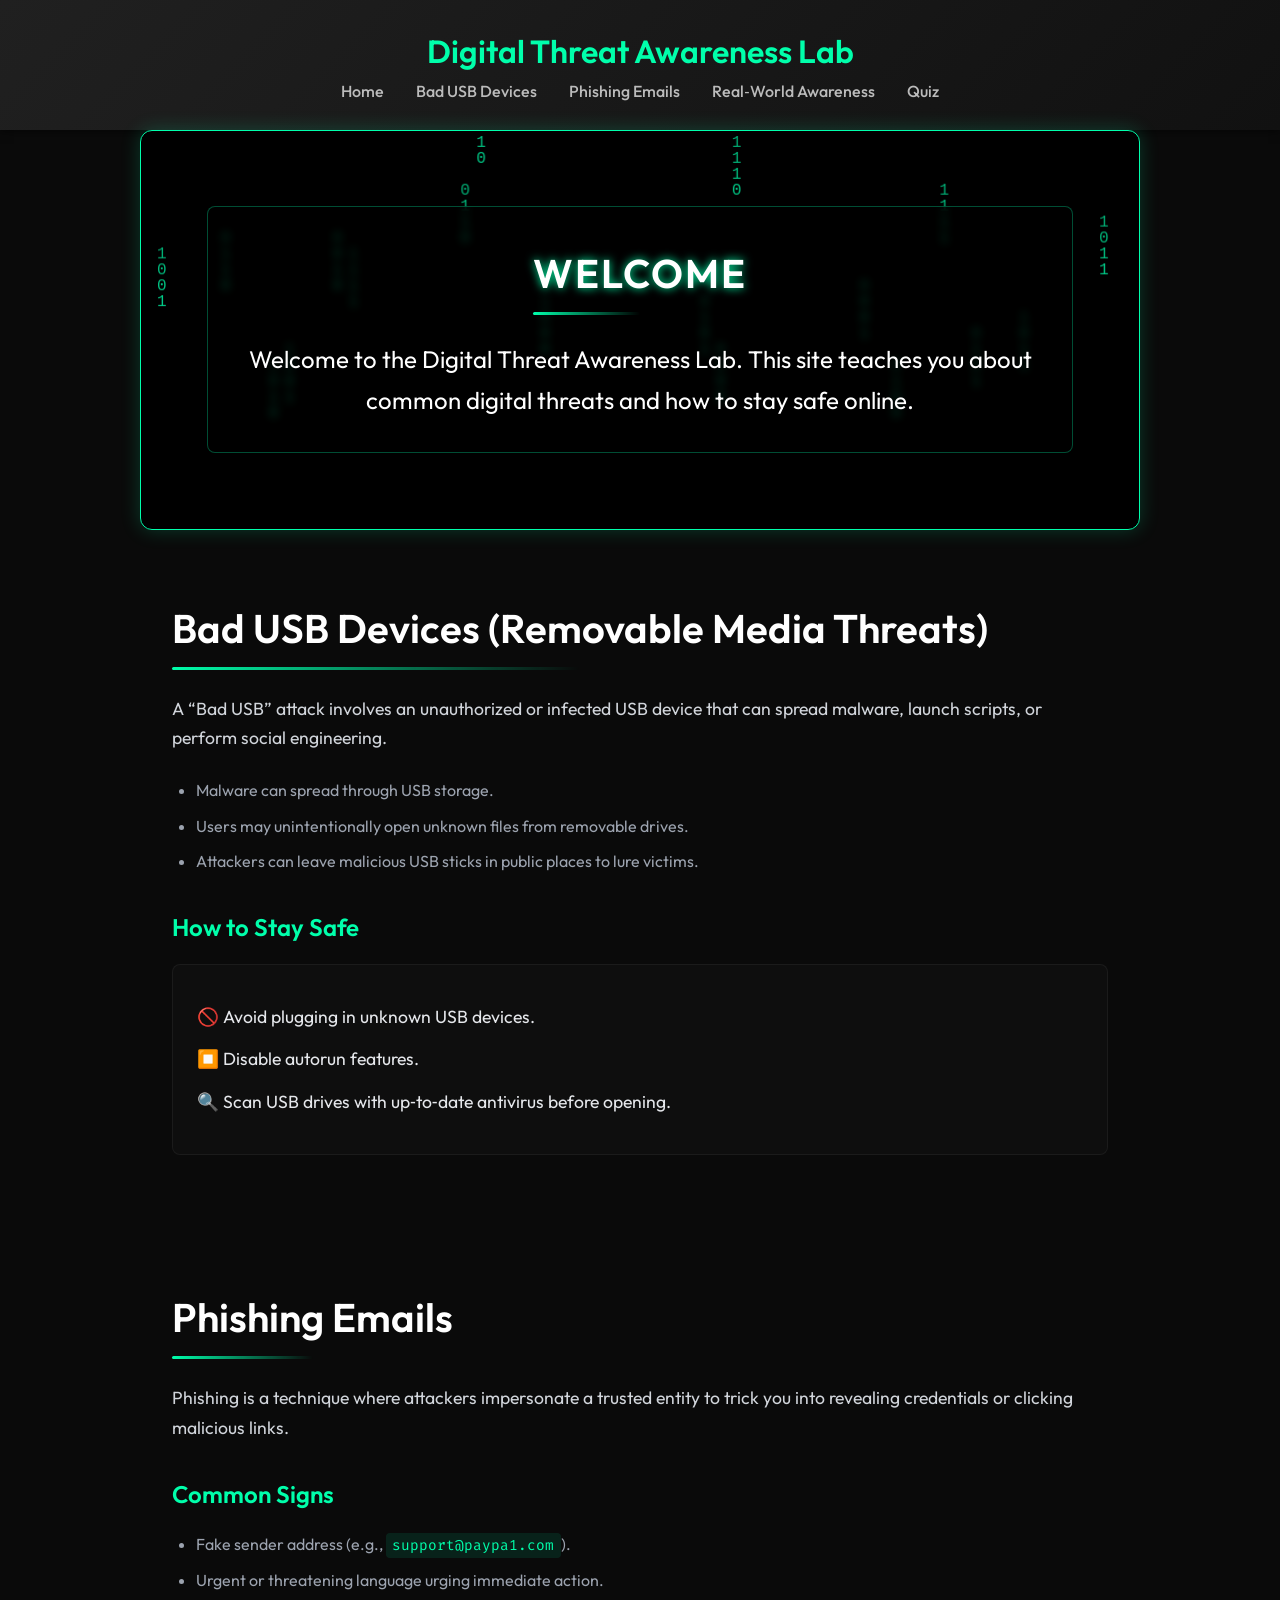
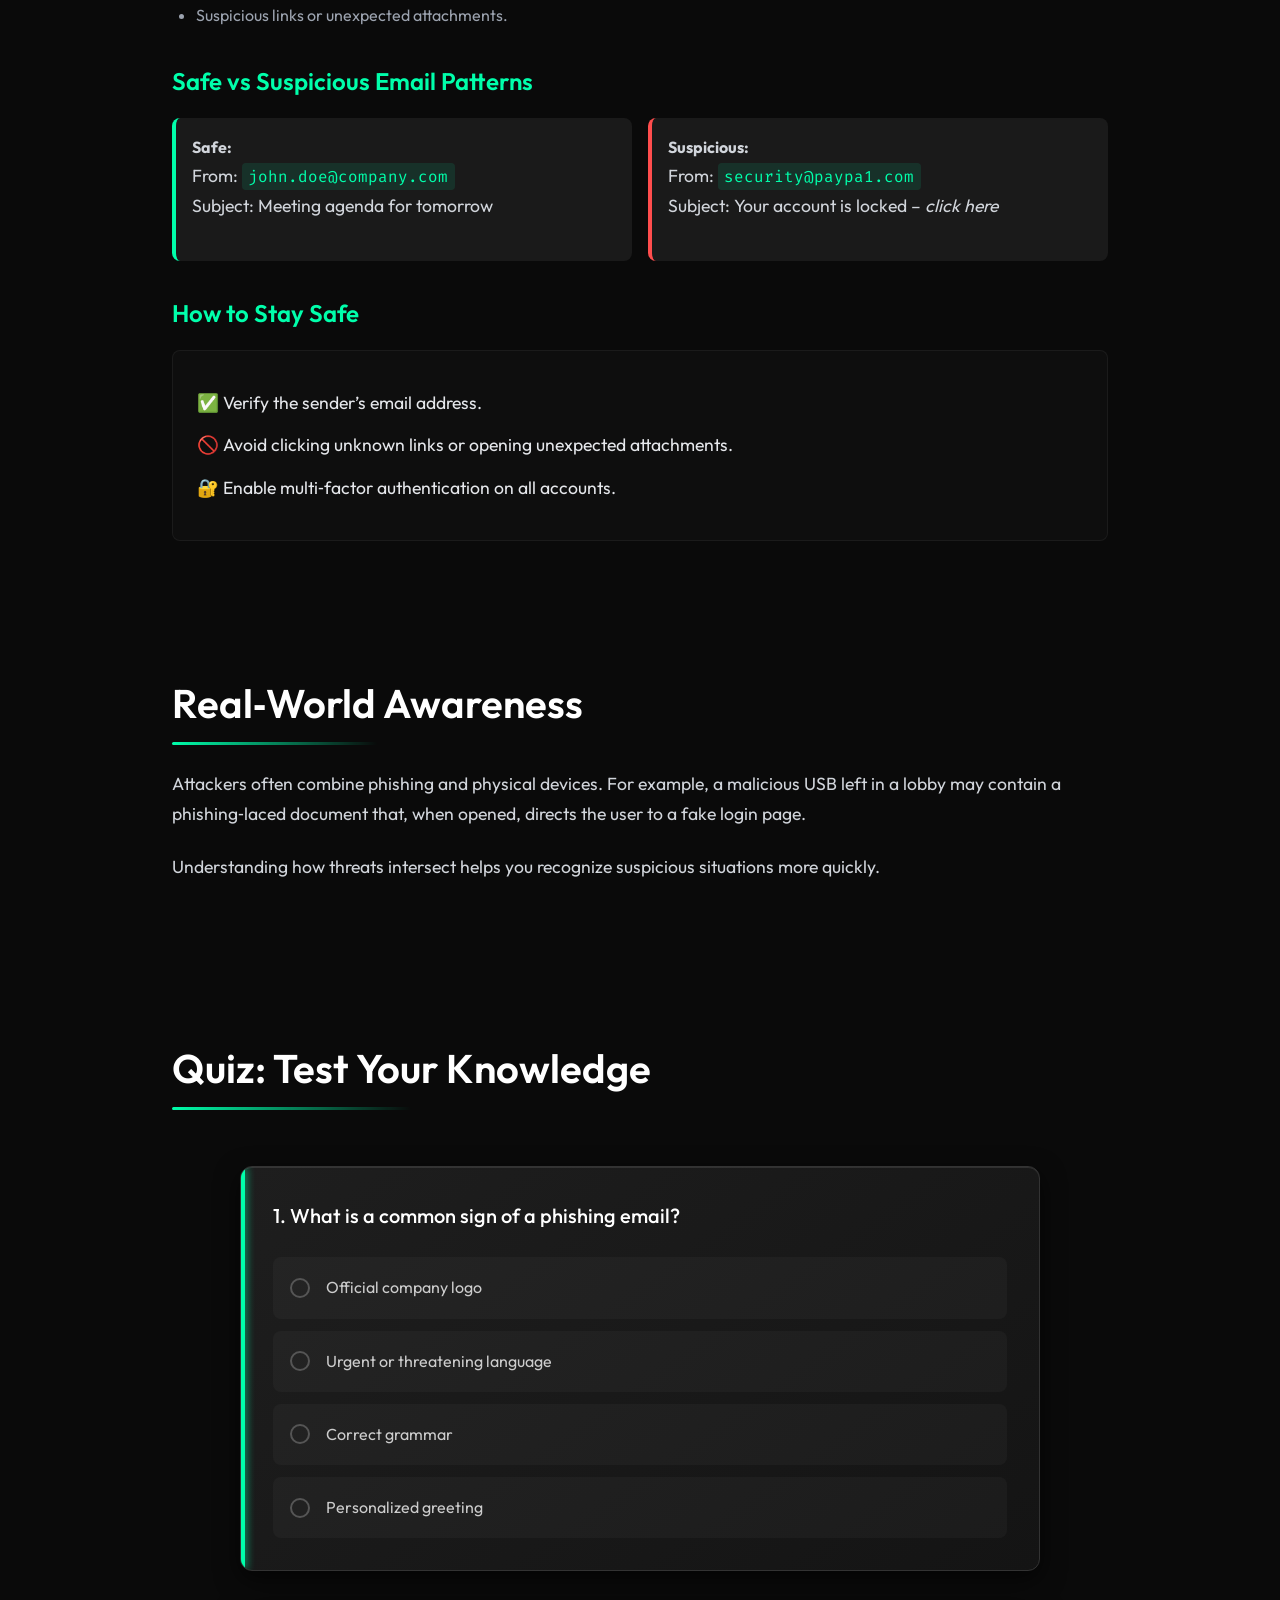
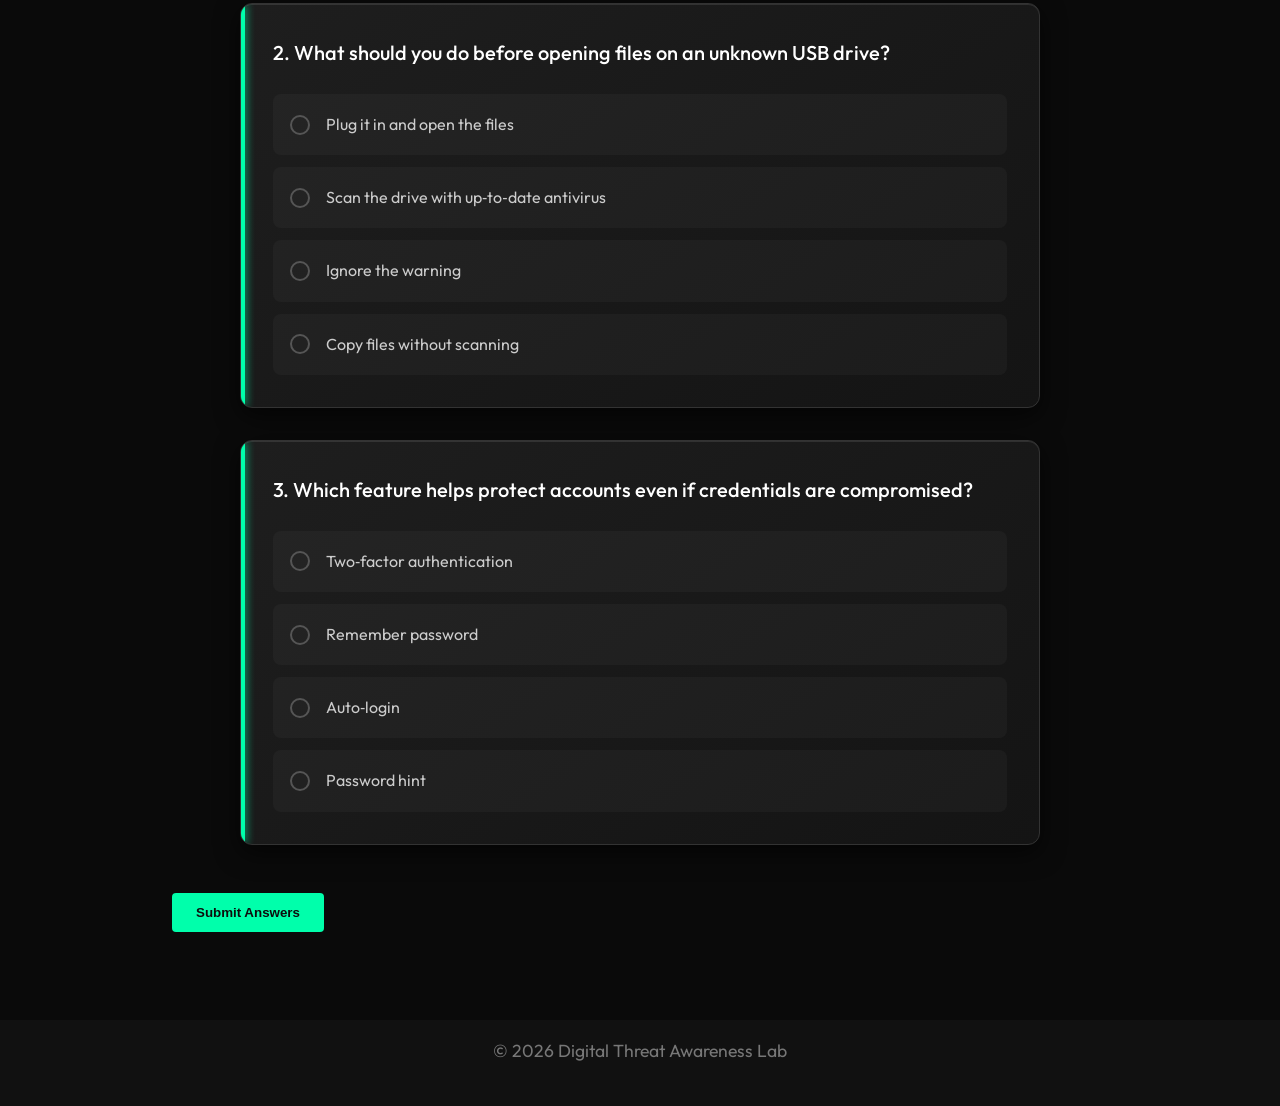
==== index.html @ 2293c43a "Add files via upload" ====
<!DOCTYPE html>
<html lang="en">
<head>
  <meta charset="UTF-8" />
  <meta name="viewport" content="width=device-width, initial-scale=1.0" />
  <title>Digital Threat Awareness Lab</title>
  <link rel="preconnect" href="https://fonts.googleapis.com">
  <link rel="preconnect" href="https://fonts.gstatic.com" crossorigin>
  <link href="https://fonts.googleapis.com/css2?family=Fira+Code:wght@400;500&family=Outfit:wght@300;400;600;700&display=swap" rel="stylesheet">
  <link rel="stylesheet" href="style.css" />
</head>
<body>
  <header class="header">
    <h1>Digital Threat Awareness Lab</h1>
    <nav class="nav">
      <ul>
        <li><a href="#home">Home</a></li>
        <li><a href="#bad-usb">Bad USB Devices</a></li>
        <li><a href="#phishing">Phishing Emails</a></li>
        <li><a href="#real-world">Real‑World Awareness</a></li>
        <li><a href="#quiz">Quiz</a></li>
      </ul>
    </nav>
  </header>

  <main>
    <section id="home" class="section hero-section">
      <canvas id="matrix-canvas"></canvas>
      <div class="hero-content">
        <h2 class="hero-title">Welcome</h2>
        <p class="hero-subtitle">Welcome to the Digital Threat Awareness Lab. This site teaches you about common digital threats and how to stay safe online.</p>
      </div>
    </section>

    <section id="bad-usb" class="section">
      <h2>Bad USB Devices (Removable Media Threats)</h2>
      <p>A “Bad USB” attack involves an unauthorized or infected USB device that can spread malware, launch scripts, or perform social engineering.</p>
      <ul>
        <li>Malware can spread through USB storage.</li>
        <li>Users may unintentionally open unknown files from removable drives.</li>
        <li>Attackers can leave malicious USB sticks in public places to lure victims.</li>
      </ul>
      <h3>How to Stay Safe</h3>
      <ul class="safe-list">
        <li>🚫 Avoid plugging in unknown USB devices.</li>
        <li>⏹️ Disable autorun features.</li>
        <li>🔍 Scan USB drives with up‑to‑date antivirus before opening.</li>
      </ul>
    </section>

    <section id="phishing" class="section">
      <h2>Phishing Emails</h2>
      <p>Phishing is a technique where attackers impersonate a trusted entity to trick you into revealing credentials or clicking malicious links.</p>
      <h3>Common Signs</h3>
      <ul>
        <li>Fake sender address (e.g., <code>support@paypa1.com</code>).</li>
        <li>Urgent or threatening language urging immediate action.</li>
        <li>Suspicious links or unexpected attachments.</li>
      </ul>
      <h3>Safe vs Suspicious Email Patterns</h3>
      <div class="example-grid">
        <div class="example safe">
          <strong>Safe:</strong>
          <p>From: <code>john.doe@company.com</code><br/>Subject: Meeting agenda for tomorrow</p>
        </div>
        <div class="example unsafe">
          <strong>Suspicious:</strong>
          <p>From: <code>security@paypa1.com</code><br/>Subject: Your account is locked – <em>click here</em></p>
        </div>
      </div>
      <h3>How to Stay Safe</h3>
      <ul class="safe-list">
        <li>✅ Verify the sender’s email address.
        </li>
        <li>🚫 Avoid clicking unknown links or opening unexpected attachments.</li>
        <li>🔐 Enable multi‑factor authentication on all accounts.</li>
      </ul>
    </section>

    <section id="real-world" class="section">
      <h2>Real‑World Awareness</h2>
      <p>Attackers often combine phishing and physical devices. For example, a malicious USB left in a lobby may contain a phishing‑laced document that, when opened, directs the user to a fake login page.</p>
      <p>Understanding how threats intersect helps you recognize suspicious situations more quickly.</p>
    </section>

    <section id="quiz" class="section">
      <h2>Quiz: Test Your Knowledge</h2>
      <div id="quiz-container"></div>
      <button id="submit-quiz" class="btn">Submit Answers</button>
      <div id="quiz-result" class="result"></div>
    </section>
  </main>

  <footer class="footer">
    <p>© 2026 Digital Threat Awareness Lab</p>
  </footer>

  <script src="script.js"></script>
</body>
</html>
---- style.css ----
/* style.css - Dark theme, modern dashboard aesthetic */

/* Base resets */
* {
  margin: 0;
  padding: 0;
  box-sizing: border-box;
}

html {
  scroll-behavior: smooth;
}

body {
  font-family: 'Outfit', 'Inter', sans-serif;
  background: #0a0a0a;
  color: #d1d5db;
  line-height: 1.7;
  min-height: 100vh;
  display: flex;
  flex-direction: column;
}

h1, h2, h3, h4 {
  font-family: 'Outfit', sans-serif;
  font-weight: 600;
}

p {
  margin-bottom: 1.5rem;
  font-size: 1.1rem;
}

code {
  background: rgba(0, 255, 171, 0.1);
  color: #00ffab;
  padding: 0.2rem 0.4rem;
  border-radius: 4px;
  font-family: 'Fira Code', monospace;
  font-size: 0.9em;
}

/* Header */
.header {
  background: linear-gradient(135deg, #202020, #111);
  padding: 1.5rem 2rem;
  text-align: center;
  box-shadow: 0 2px 8px rgba(0,0,0,0.5);
}
.header h1 {
  font-size: 2rem;
  color: #00ffab;
}

/* Navigation */
.nav ul {
  list-style: none;
  display: flex;
  justify-content: center;
  gap: 2rem;
  flex-wrap: wrap;
}
.nav a {
  color: #bbb;
  text-decoration: none;
  font-weight: 500;
  transition: color 0.3s ease;
}
.nav a:hover {
  color: #00ffab;
}

/* Sections */
.section {
  padding: 4rem 2rem;
  max-width: 1000px;
  margin: 0 auto;
  opacity: 0;
  transform: translateY(20px);
  animation: fadeInUp 0.6s forwards;
  animation-delay: calc(var(--section-index) * 0.15s);
}

.section h2 {
  font-size: 2.5rem;
  color: #fff;
  margin-bottom: 1.5rem;
  position: relative;
  display: inline-block;
  padding-bottom: 0.5rem;
}
.section h2::after {
  content: '';
  position: absolute;
  bottom: 0;
  left: 0;
  width: 50%;
  height: 3px;
  background: linear-gradient(90deg, #00ffab, transparent);
  border-radius: 2px;
}

.section h3 {
  font-size: 1.5rem;
  color: #00ffab;
  margin: 2rem 0 1rem;
}

/* Section index custom property set via inline style */

@keyframes fadeInUp {
  to {
    opacity: 1;
    transform: translateY(0);
  }
}

/* Lists */
.section ul:not(.safe-list):not(.nav ul) {
  margin-left: 1.5rem;
  margin-bottom: 1.5rem;
}
.section ul:not(.safe-list):not(.nav ul) li {
  margin-bottom: 0.5rem;
  color: #9ca3af;
}

.safe-list {
  list-style: none;
  margin-top: 1rem;
  background: rgba(255, 255, 255, 0.02);
  padding: 1.5rem;
  border-radius: 8px;
  border: 1px solid rgba(255, 255, 255, 0.05);
}
.safe-list li {
  margin: 0.8rem 0;
  display: flex;
  align-items: center;
  gap: 0.8rem;
  font-size: 1.1rem;
  color: #e5e7eb;
}

/* Example grid */
.example-grid {
  display: grid;
  grid-template-columns: repeat(auto-fit, minmax(250px, 1fr));
  gap: 1rem;
  margin-top: 1rem;
}
.example {
  padding: 1rem;
  border-radius: 8px;
  background: #1a1a1a;
  border-left: 4px solid #00ffab;
}
.example.safe {
  border-color: #00ffab;
}
.example.unsafe {
  border-color: #ff4d4d;
}

/* Buttons */
.btn {
  background: #00ffab;
  color: #0d0d0d;
  border: none;
  padding: 0.75rem 1.5rem;
  border-radius: 4px;
  cursor: pointer;
  font-weight: 600;
  transition: background 0.3s ease, transform 0.2s;
  margin-top: 1rem;
}
.btn:hover {
  background: #00e09e;
  transform: translateY(-2px);
}

/* Result */
.result {
  margin-top: 1.5rem;
  font-size: 1.2rem;
  font-weight: 600;
  color: #00ffab;
  opacity: 0;
  transition: opacity 0.5s ease;
}
.result.show {
  opacity: 1;
}

/* Footer */
.footer {
  margin-top: auto;
  background: #111;
  padding: 1rem;
  text-align: center;
  font-size: 0.9rem;
  color: #777;
}

/* Responsive */
@media (max-width: 768px) {
  .nav ul {
    flex-direction: column;
    gap: 1rem;
  }
  .header h1 {
    font-size: 1.5rem;
  }
}

/* Hero Section & Matrix Canvas */
.hero-section {
  position: relative;
  overflow: hidden;
  min-height: 400px;
  display: flex;
  align-items: center;
  justify-content: center;
  text-align: center;
  border-radius: 12px;
  padding: 4rem 2rem;
  background: #000;
  border: 1px solid #00ffab;
  box-shadow: 0 0 20px rgba(0, 255, 171, 0.2);
}

#matrix-canvas {
  position: absolute;
  top: 0;
  left: 0;
  width: 100%;
  height: 100%;
  z-index: 1;
  opacity: 0.8;
}

.hero-content {
  position: relative;
  z-index: 2;
  background: rgba(0, 0, 0, 0.7);
  padding: 2rem;
  border-radius: 8px;
  backdrop-filter: blur(4px);
  border: 1px solid rgba(0, 255, 171, 0.3);
}

.hero-title {
  font-size: 4rem;
  color: #00ffab;
  text-transform: uppercase;
  letter-spacing: 2px;
  margin-bottom: 1rem;
  text-shadow: 0 0 10px #00ffab;
}

.hero-subtitle {
  font-size: 1.5rem;
  color: #fff;
  max-width: 800px;
  margin: 0 auto;
}

/* Quiz Card UI - Flashcard Style */
.quiz-card {
  background: linear-gradient(145deg, #1e1e1e, #141414);
  border: 1px solid #333;
  border-radius: 12px;
  padding: 2rem;
  margin: 2rem auto;
  max-width: 800px;
  box-shadow: 0 8px 24px rgba(0,0,0,0.6), inset 0 1px 0 rgba(255,255,255,0.1);
  opacity: 0;
  transform: translateY(30px);
  animation: slideUp 0.6s cubic-bezier(0.175, 0.885, 0.32, 1.275) forwards;
  animation-delay: calc(var(--card-index) * 0.15s);
  position: relative;
  overflow: hidden;
}

.quiz-card::before {
  content: '';
  position: absolute;
  top: 0;
  left: 0;
  width: 4px;
  height: 100%;
  background: #00ffab;
  box-shadow: 0 0 10px #00ffab;
}

.quiz-card p {
  font-size: 1.25rem;
  margin-bottom: 1.5rem;
  color: #fff;
  font-weight: 500;
}

@keyframes slideUp {
  to {
    opacity: 1;
    transform: translateY(0);
  }
}

/* Option styling */
.option {
  display: flex;
  align-items: center;
  gap: 1rem;
  margin-top: 0.75rem;
  color: #ccc;
  cursor: pointer;
  transition: all 0.3s ease;
  padding: 1rem;
  border-radius: 8px;
  background: rgba(255,255,255,0.03);
  border: 1px solid transparent;
}
.option:hover {
  background: rgba(0, 255, 171, 0.05);
  border-color: rgba(0, 255, 171, 0.3);
  color: #fff;
  transform: translateX(5px);
}

.option input[type="radio"] {
  appearance: none;
  width: 20px;
  height: 20px;
  border: 2px solid #555;
  border-radius: 50%;
  position: relative;
  margin: 0;
  transition: all 0.2s ease;
}
.option input[type="radio"]::before {
  content: '';
  position: absolute;
  inset: 4px;
  background: #00ffab;
  border-radius: 50%;
  opacity: 0;
  transition: opacity 0.2s;
  box-shadow: 0 0 8px #00ffab;
}
.option input[type="radio"]:checked {
  border-color: #00ffab;
}
.option input[type="radio"]:checked::before {
  opacity: 1;
}

/* Enhanced result animation */
.result.show {
  animation: pulse 1.5s ease;
  padding: 1.5rem;
  background: rgba(0, 255, 171, 0.1);
  border: 1px solid #00ffab;
  border-radius: 8px;
  text-align: center;
  font-size: 1.5rem;
  box-shadow: 0 0 15px rgba(0, 255, 171, 0.3);
}
@keyframes pulse {
  0% { transform: scale(0.95); opacity: 0; }
  50% { transform: scale(1.02); }
  100% { transform: scale(1); opacity: 1; }
}
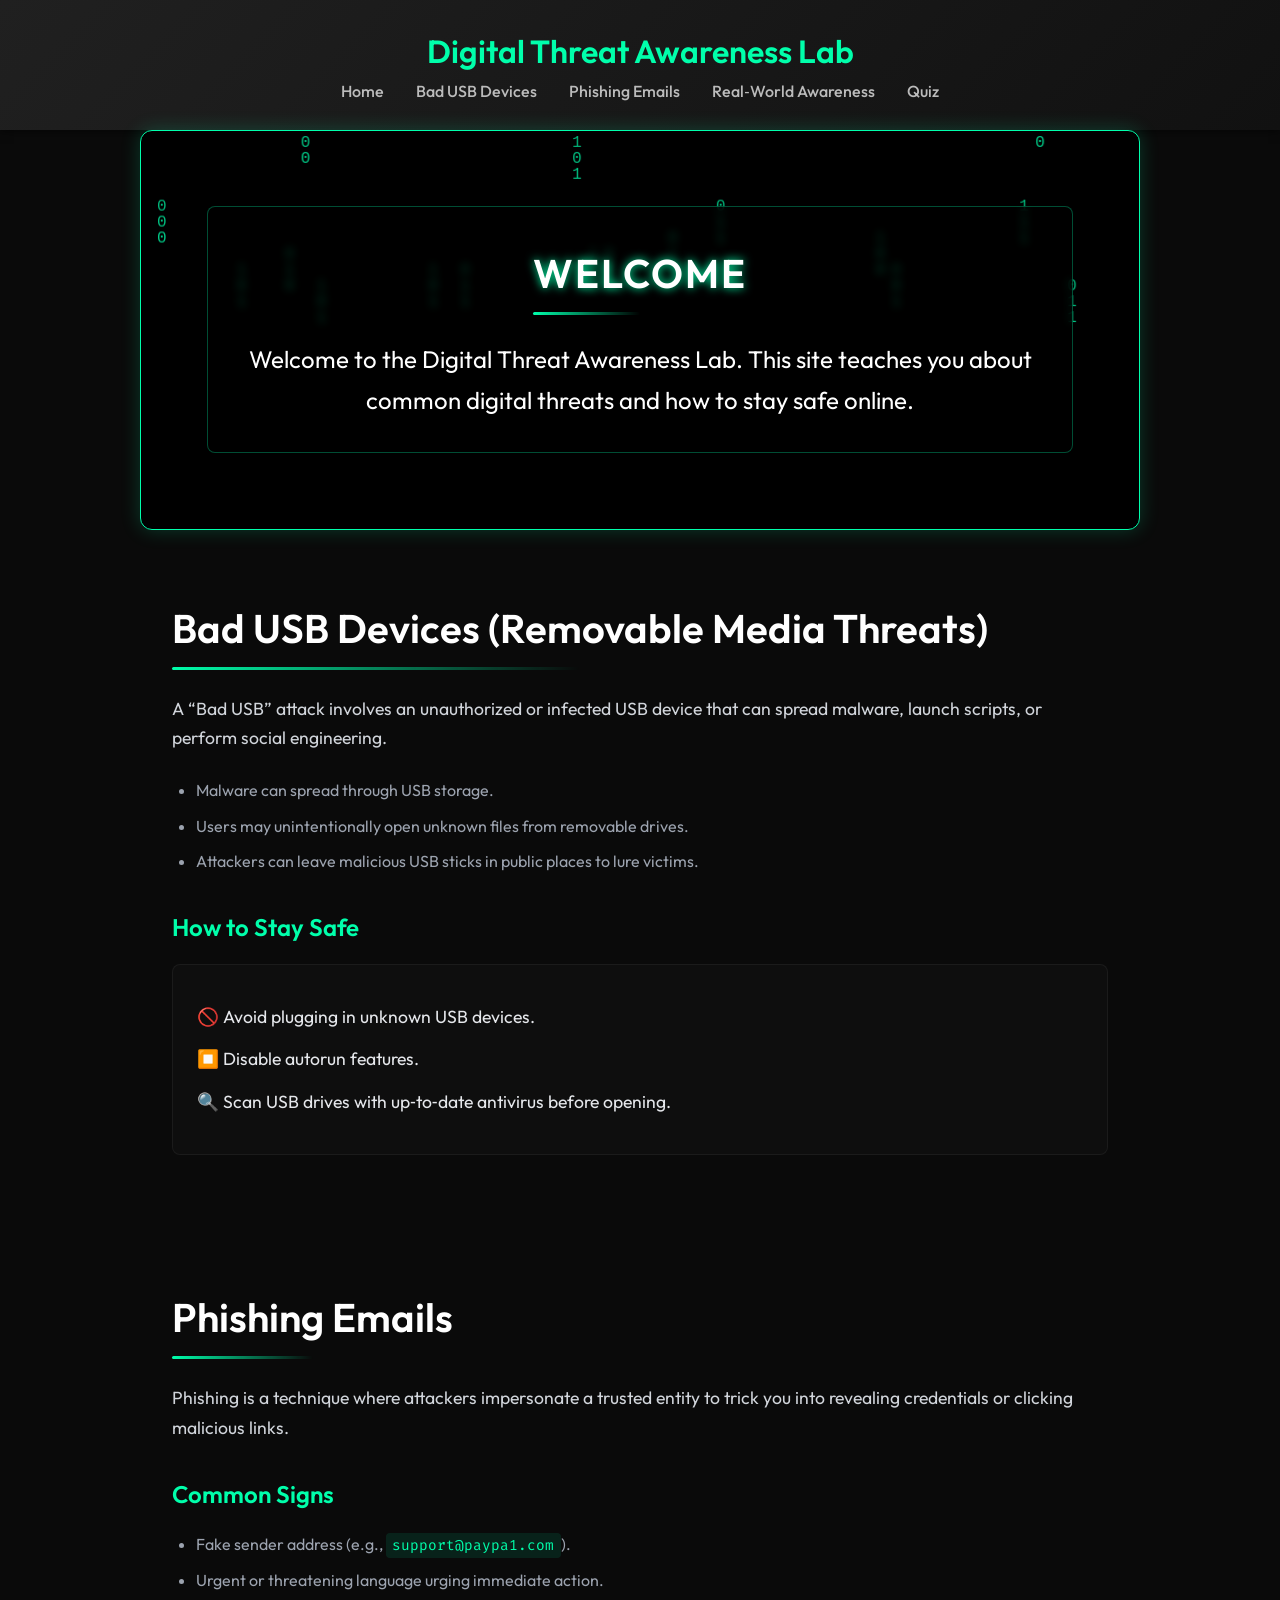
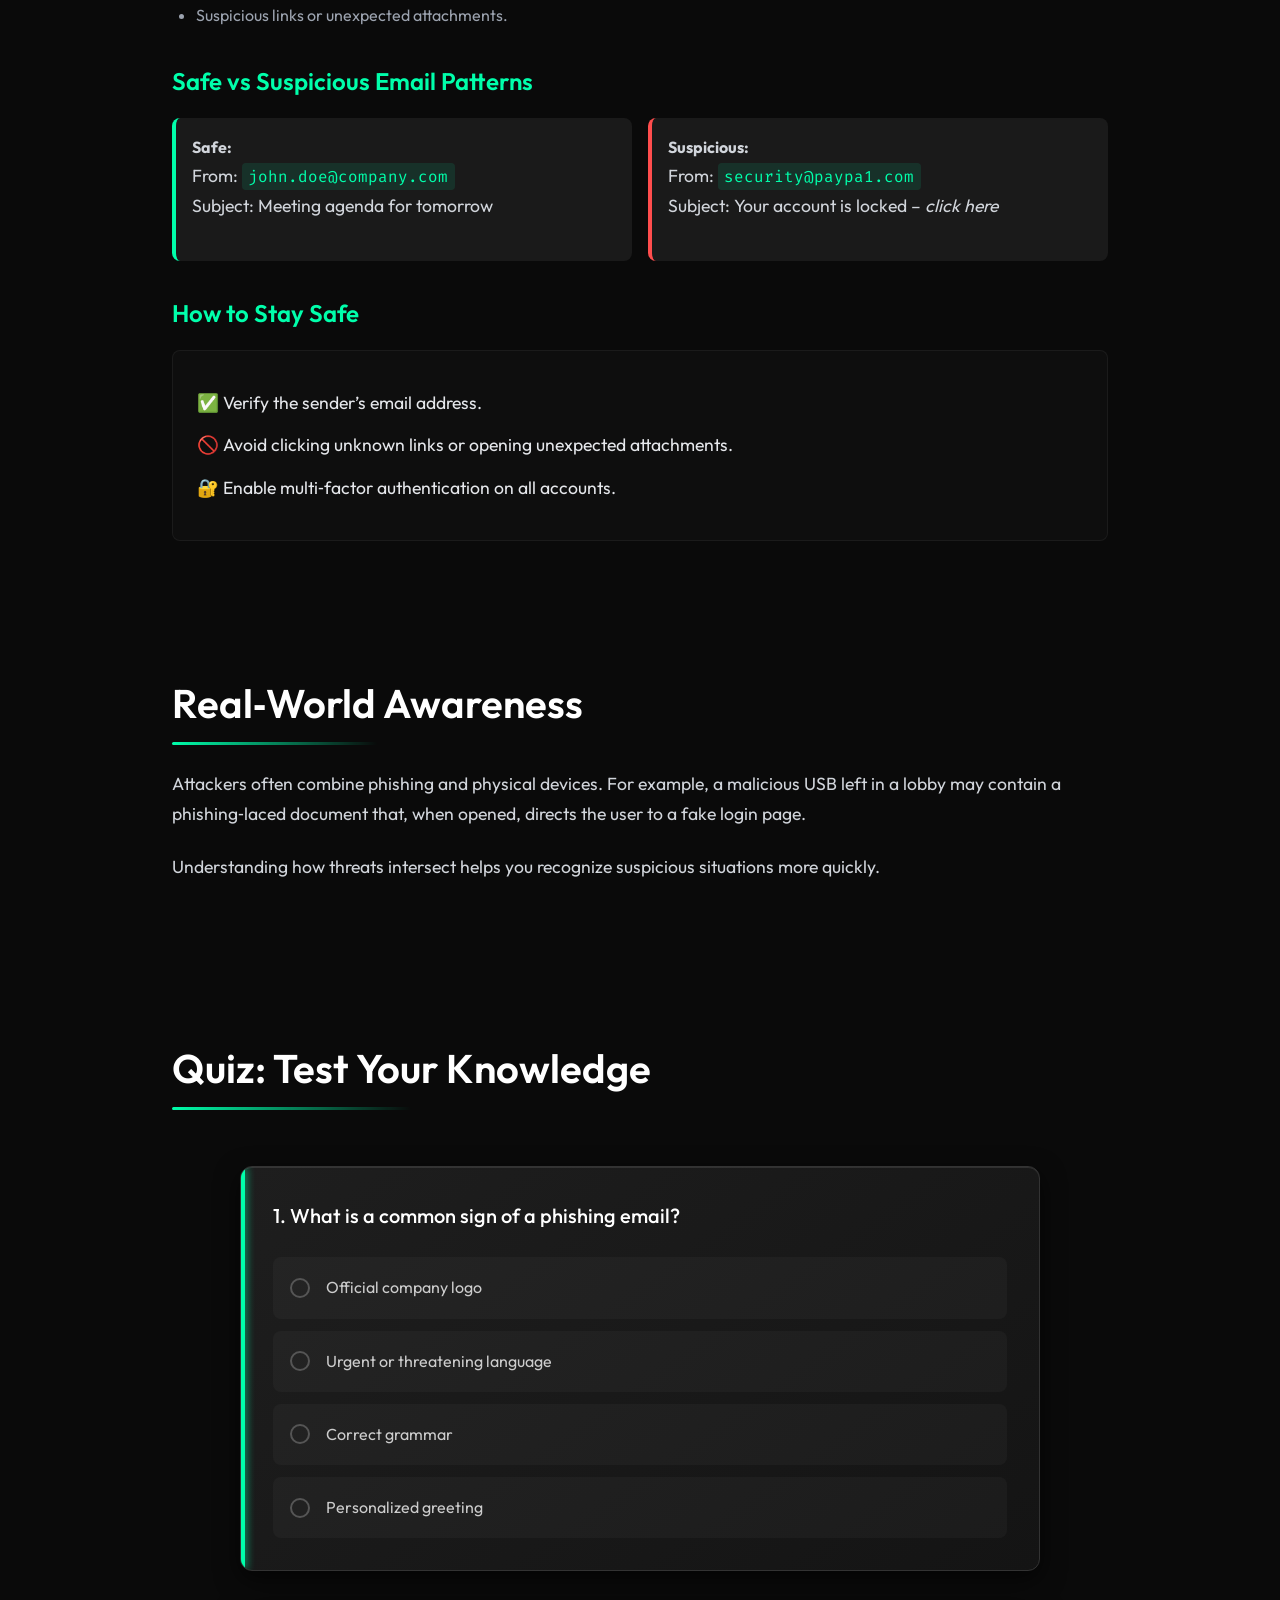
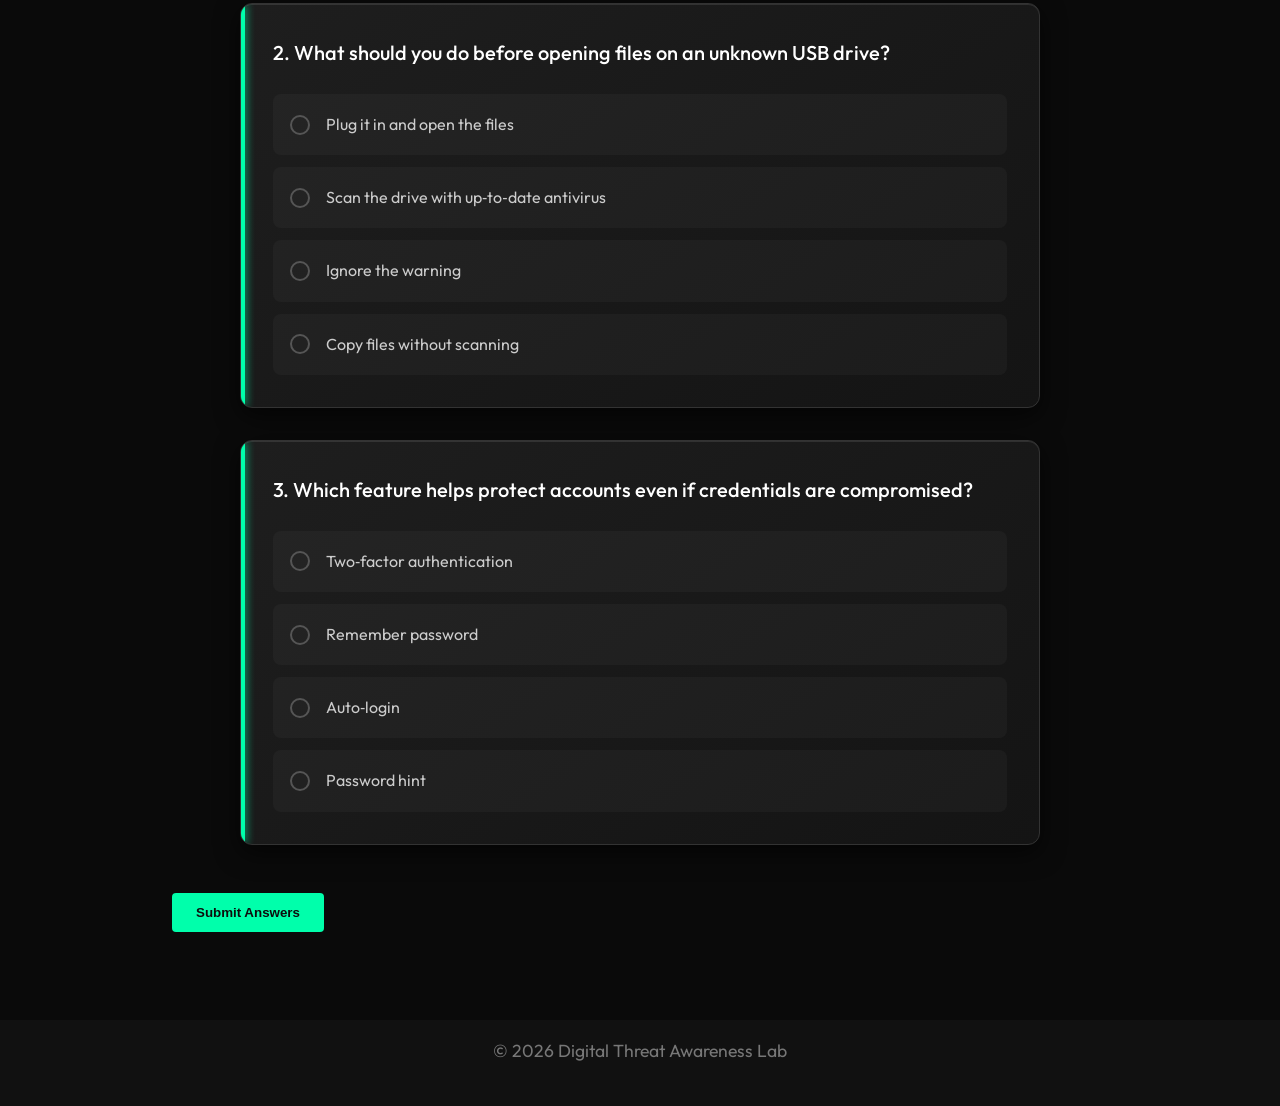
==== commit 8adcea87: "Add Umami analytics script to index.html" ====
--- a/index.html
+++ b/index.html
@@ -8,6 +8,7 @@
   <link rel="preconnect" href="https://fonts.gstatic.com" crossorigin>
   <link href="https://fonts.googleapis.com/css2?family=Fira+Code:wght@400;500&family=Outfit:wght@300;400;600;700&display=swap" rel="stylesheet">
   <link rel="stylesheet" href="style.css" />
+  <script defer src="https://cloud.umami.is/script.js" data-website-id="8c8e92f6-0da4-4e48-9a50-21b94c2c3cad"></script>
 </head>
 <body>
   <header class="header">
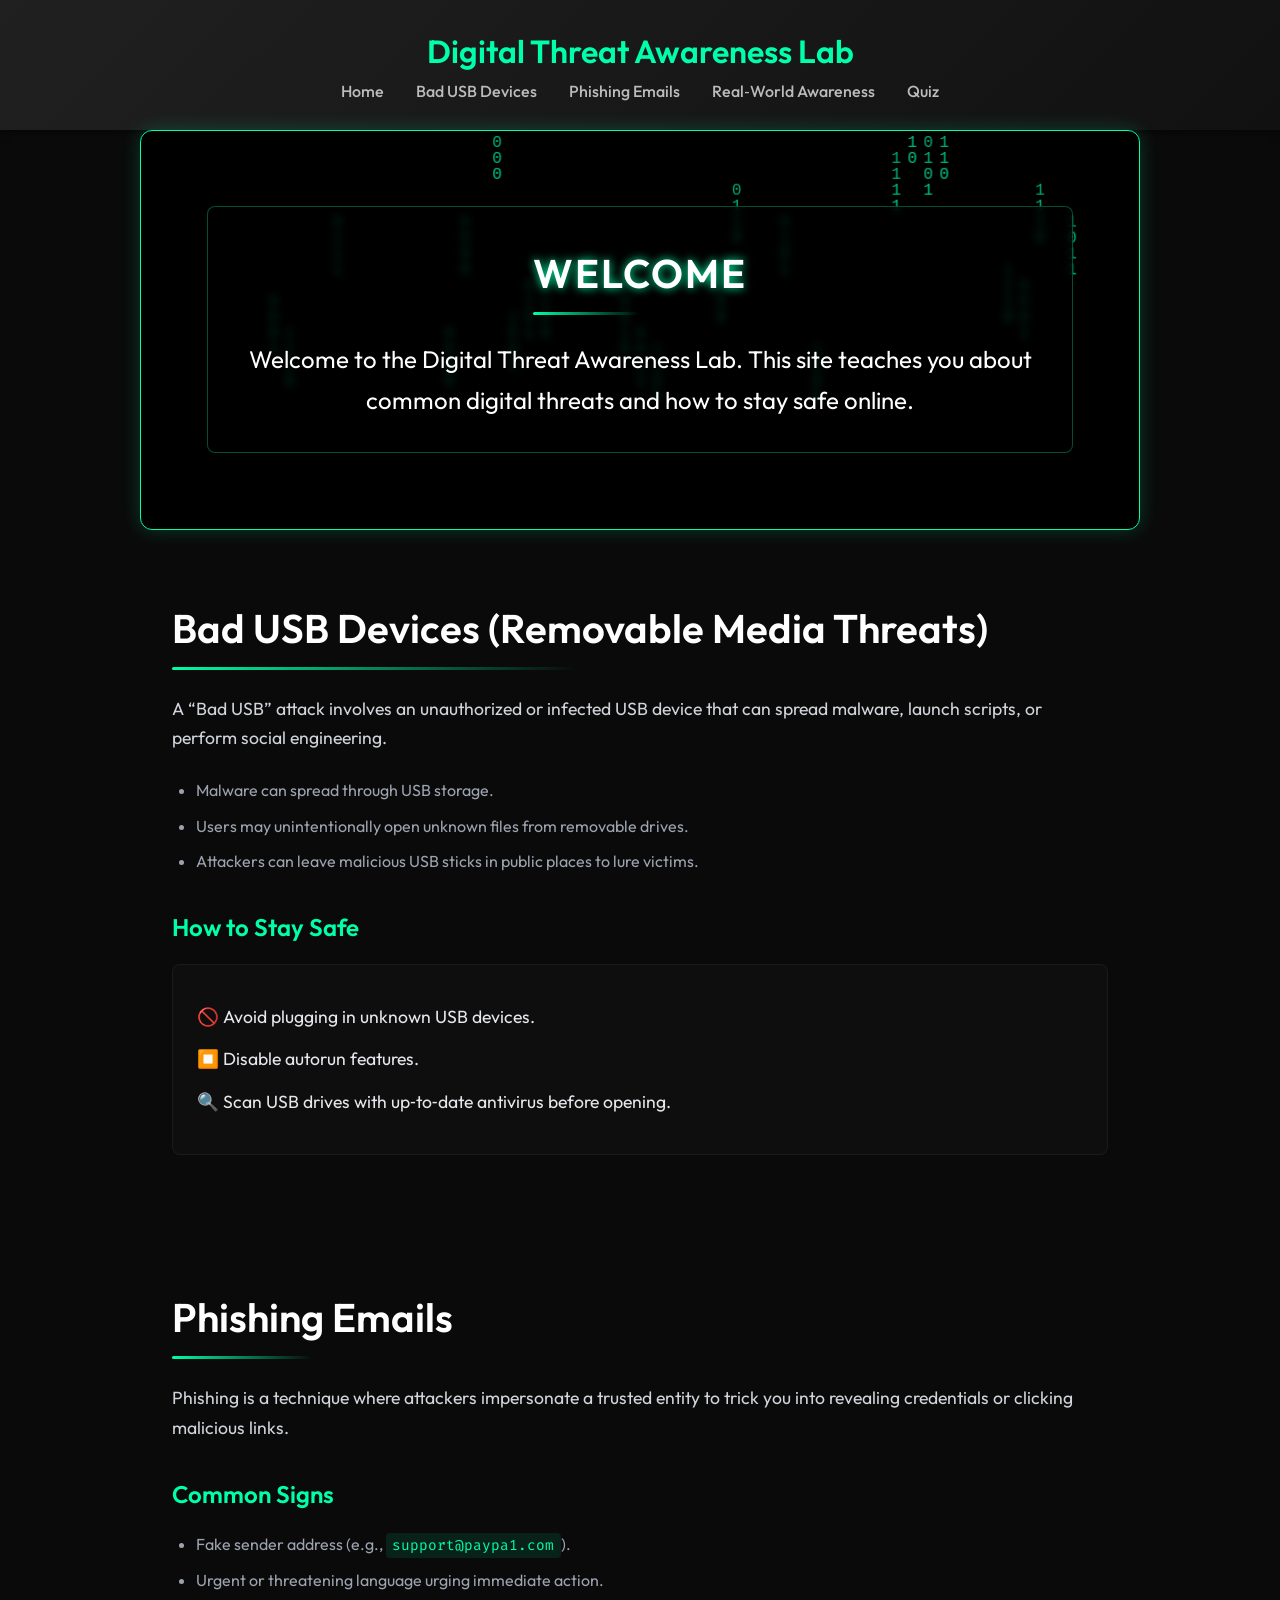
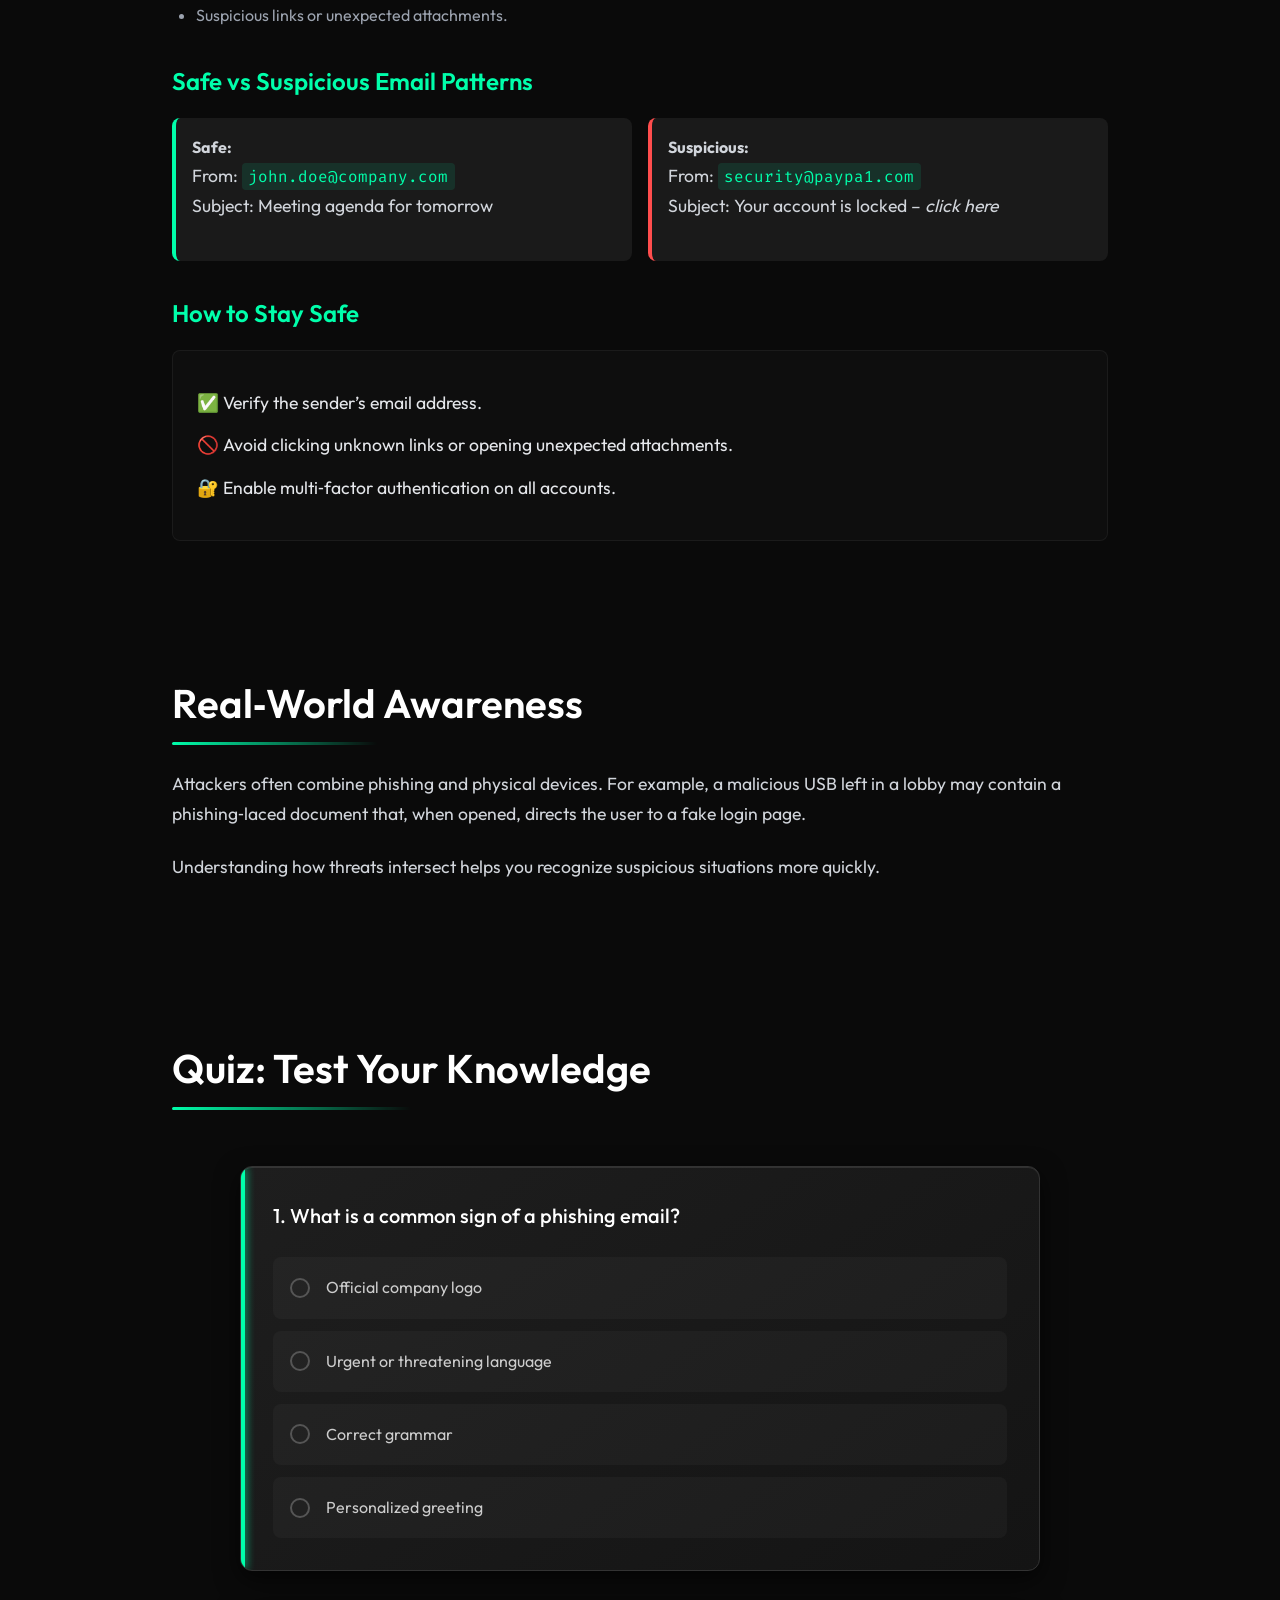
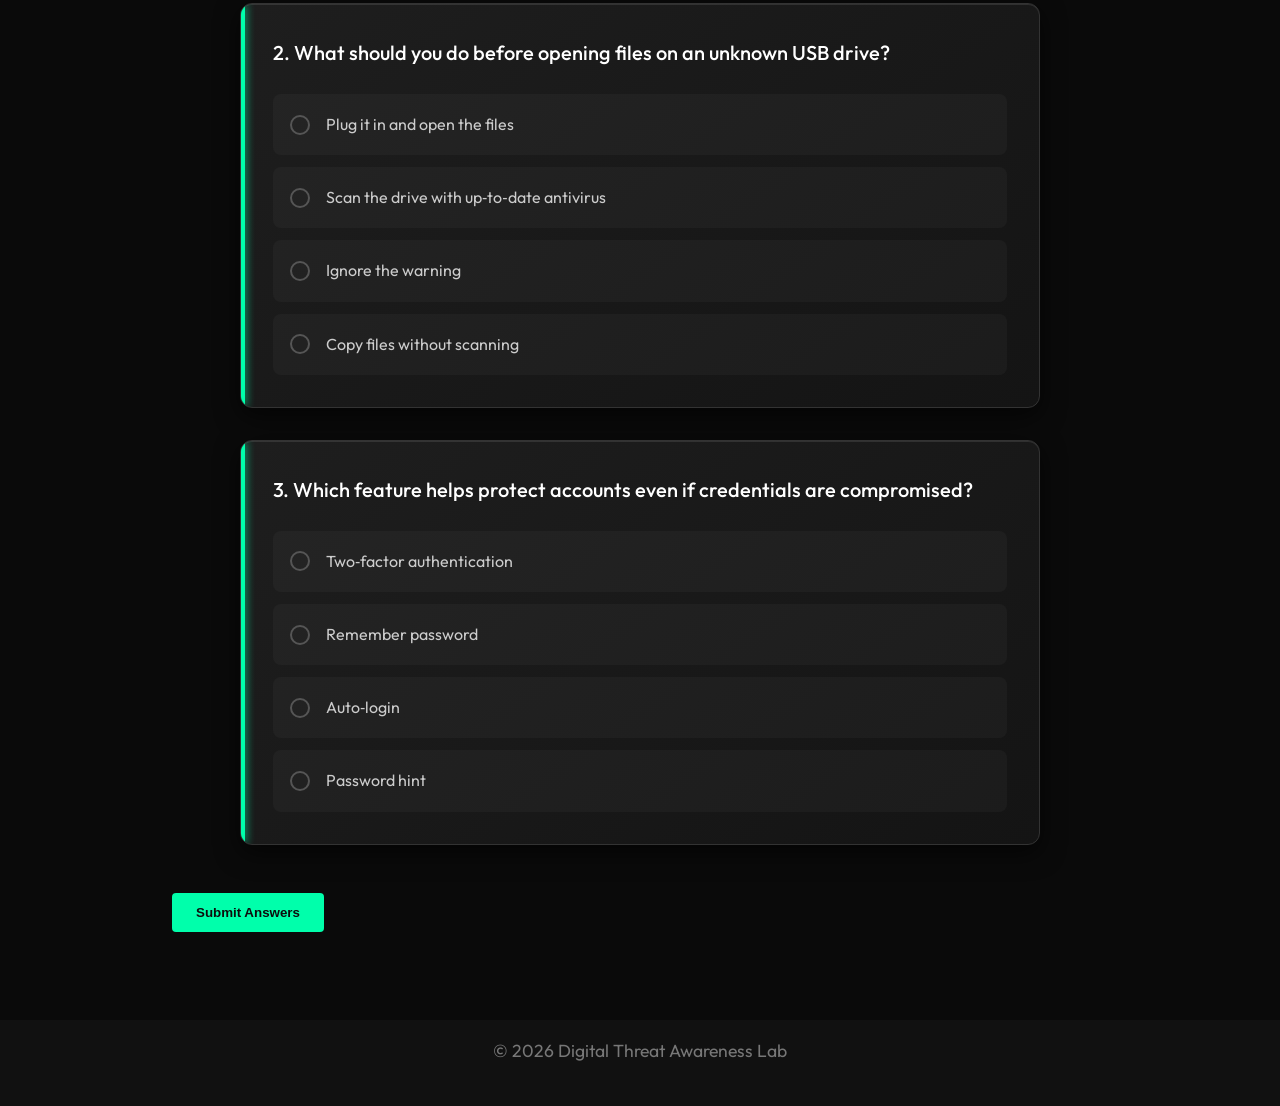
==== commit 94a14607: "Fix script tag formatting in index.html" ====
--- a/index.html
+++ b/index.html
@@ -8,7 +8,7 @@
   <link rel="preconnect" href="https://fonts.gstatic.com" crossorigin>
   <link href="https://fonts.googleapis.com/css2?family=Fira+Code:wght@400;500&family=Outfit:wght@300;400;600;700&display=swap" rel="stylesheet">
   <link rel="stylesheet" href="style.css" />
-  <script defer src="https://cloud.umami.is/script.js" data-website-id="8c8e92f6-0da4-4e48-9a50-21b94c2c3cad"></script>
+<script defer src="https://cloud.umami.is/script.js" data-website-id="8c8e92f6-0da4-4e48-9a50-21b94c2c3cad"></script>
 </head>
 <body>
   <header class="header">
